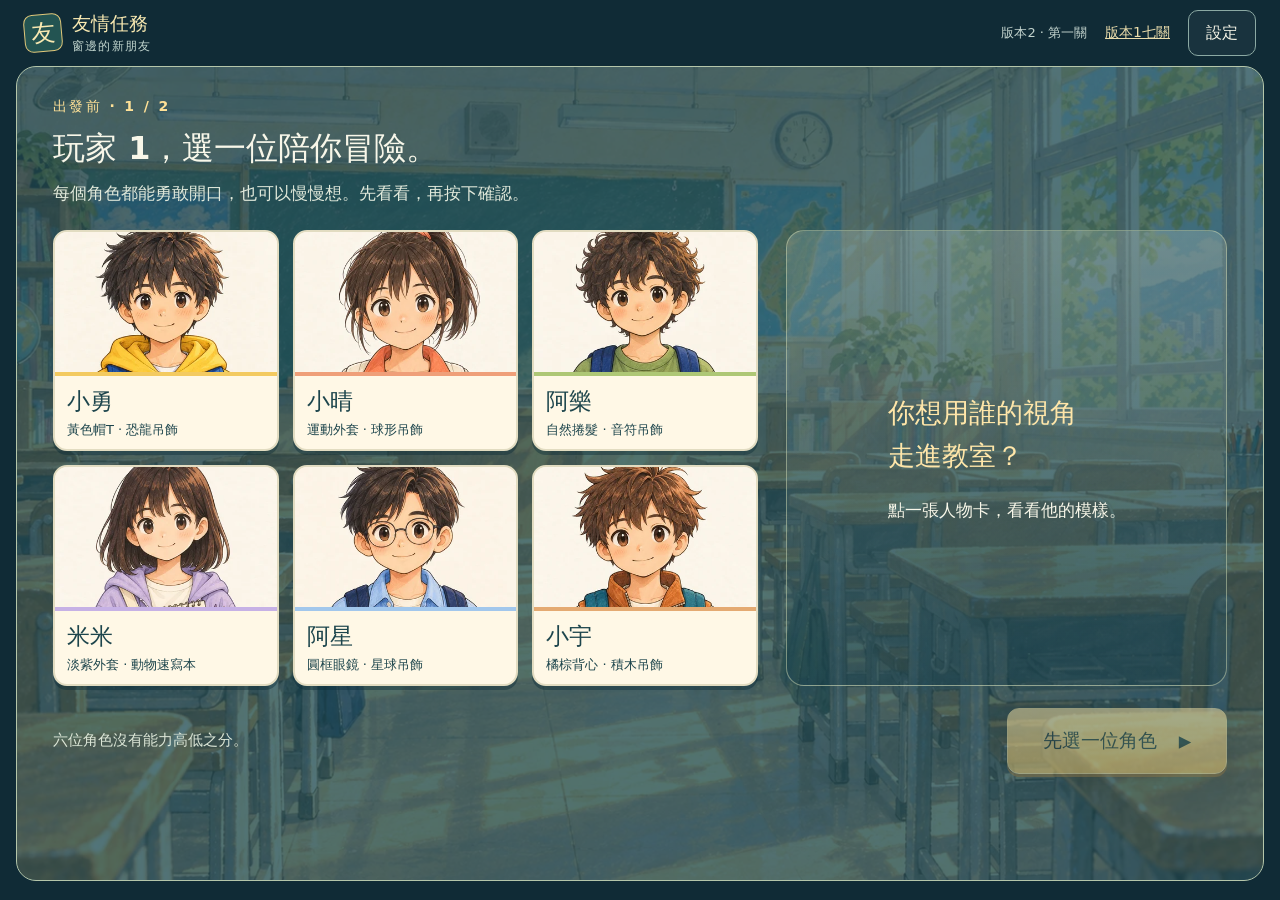
==== v2/index.html @ f8d5335c "Add six character story routes and correctly oriented dialogue cast" ====
<!doctype html><html lang="zh-Hant"><head><meta charset="utf-8"><meta name="viewport" content="width=device-width,initial-scale=1"><meta name="theme-color" content="#153d50"><title>友情任務版本2｜窗邊的新朋友</title><meta name="description" content="六人選角、雙人確認、第一關完整對話與回憶頁。兩人共用 iPad，一起練習交朋友。"><link rel="stylesheet" href="novel.css"><link rel="stylesheet" href="v2.css?v=4"><script src="routes.js?v=4" defer></script><script src="v2.js?v=4" defer></script><script src="novel.js?v=4" defer></script></head><body>
<header class="topbar"><a class="brand" href="#" aria-label="回到六人選角"><span class="brand-mark">友</span><span>友情任務<small>窗邊的新朋友</small></span></a><div class="top-actions"><span class="edition">版本2 · 第一關</span><a class="version-link" href="../">版本1七關</a><button class="icon-button" id="settings" aria-label="開啟教師設定">設定</button></div></header>
<main id="app" tabindex="-1"></main>
<dialog id="settings-dialog"><form method="dialog"><div class="dialog-head"><h2>教師設定</h2><button class="icon-button" aria-label="關閉設定">關閉</button></div><label>討論時間<select id="discussion-setting"><option value="20">20 秒</option><option value="10">10 秒</option><option value="30">30 秒</option><option value="0">不計時</option></select></label><label class="check-label"><input type="checkbox" id="sound-setting"> 開啟輕柔音效</label><p>角色名稱代表遊戲化身，不用真名、不錄音。重新整理會清除本次選角與進度；回憶頁可存成圖片。</p><button class="primary">完成設定</button></form></dialog>
<dialog id="restart-dialog"><h2>回到選角？</h2><p>這一輪的對話與選擇會重新開始。若已完成，可先在回憶頁儲存圖片。</p><div class="button-row"><button class="secondary" id="cancel-restart">繼續遊玩</button><button class="primary" id="confirm-restart">回到選角</button></div></dialog>
</body></html>
---- v2/novel.css ----
:root{font-family:"Noto Sans TC","Microsoft JhengHei",system-ui,sans-serif;color:#f8f7e9;background:#102b36;--ink:#153847;--teal:#246b69;--gold:#f7d881;--cream:#fffbed;--navy:#133b48;--line:#cadcbf;font-synthesis:none}
*{box-sizing:border-box}body{margin:0}button,select{font:inherit}button{cursor:pointer;touch-action:manipulation;-webkit-tap-highlight-color:transparent}button:disabled{cursor:default;opacity:.48}button:focus-visible,a:focus-visible,select:focus-visible{outline:4px solid #ffe099;outline-offset:4px}button{border:0}h1,h2,h3,p{margin:0}p{line-height:1.7}.topbar{height:66px;max-width:1520px;margin:auto;padding:10px 24px;display:flex;align-items:center;justify-content:space-between}.brand{color:#f8e9b1;display:flex;align-items:center;gap:10px;text-decoration:none;font-size:19px;font-weight:800;line-height:1.2}.brand small{font-size:12px;display:block;letter-spacing:.1em;margin-top:4px;color:#c0d4cd}.brand-mark{border:1px solid #e0c87a;display:grid;place-items:center;width:38px;height:38px;border-radius:9px;font-size:24px;background:#235452;transform:rotate(-5deg)}.top-actions{display:flex;gap:18px;align-items:center}.edition{font-size:13px;color:#c3d4ce}.icon-button{border:1px solid #8ba9a3;border-radius:10px;min-width:68px;min-height:46px;padding:8px 14px;color:inherit;background:#ffffff0a}.primary,.secondary{min-height:62px;border-radius:12px;padding:14px 24px;font-weight:800;font-size:19px;display:inline-flex;align-items:center;justify-content:center;gap:22px;line-height:1.45}.primary{color:#163b43;background:linear-gradient(#ffebac,#f2cd70);border:1px solid #ffeeae;box-shadow:0 3px 0 #877043,0 5px 14px #091a2a30}.primary>span{font-size:25px}.primary:hover:not(:disabled){background:#ffe8a0;transform:translateY(-1px)}.secondary{border:1px solid #c4d9c9;background:#245b62;color:white}.button-row{display:flex;flex-wrap:wrap;gap:12px}.kicker{font-size:14px;letter-spacing:.17em;font-weight:800;color:#ffe7a1}.subtle{font-size:14px;color:#cadaCE;line-height:1.7}#app{max-width:1520px;margin:0 auto;outline:none;padding:0 16px 14px}footer{display:none}.vn-stage{position:relative;isolation:isolate;height:calc(100svh - 80px);min-height:660px;max-height:1100px;overflow:hidden;border:1px solid #afbd9b;border-radius:20px;box-shadow:0 18px 50px #030f1d66;background:#c4d6bb}.backdrop{position:absolute;inset:0;width:100%;height:100%;object-fit:cover;z-index:-3}.world-shade{position:absolute;inset:0;z-index:-2;background:linear-gradient(180deg,#102d4460,transparent 25%,transparent 65%,#102d4480)}.hud{position:absolute;left:24px;right:24px;top:20px;display:flex;justify-content:space-between;align-items:flex-start;gap:18px;z-index:5;pointer-events:none}.location{display:flex;align-items:center;gap:12px;padding:10px 18px 10px 10px;background:#173b48e8;border:1px solid #c2ceaa;border-radius:13px;color:#fff7dc;font-weight:700;font-size:16px;box-shadow:0 4px 14px #0002}.location small{display:block;font-size:12px;font-weight:400;color:#c5dacd;margin-top:3px}.chapter{font-family:Georgia,serif;font-size:29px;font-weight:400;background:#ffffff0b;border:1px solid #e6d79b7a;border-radius:7px;padding:3px 8px;color:#f5dfa0}.turn-indicator{background:#fff7dfef;border:1px solid #f5d982;color:#234951;padding:10px 15px;border-radius:12px;box-shadow:0 4px 16px #112e4420;font-size:15px;font-weight:800;display:flex;align-items:center;gap:18px}.turn-indicator small{color:#58716a;font-size:12px;border-left:1px solid #b8c5ac;padding-left:12px}.character{position:absolute;right:1%;bottom:55px;width:52%;height:94%;z-index:-1;pointer-events:none;animation:arrive .45s ease-out;transform-origin:center bottom}.character img{width:100%;height:100%;object-fit:contain;object-position:center bottom;filter:drop-shadow(0 8px 10px #183a402e)}.character.hesitant{animation:hesitate .35s ease-out}.dialogue{position:absolute;bottom:24px;left:28px;right:28px;z-index:10;border:2px solid #e0d59f;border-radius:15px;background:linear-gradient(115deg,#163e50f5,#133b46f2);box-shadow:0 0 0 4px #173c4780,inset 0 0 0 5px #a8c7bc16,0 12px 28px #07162455;padding:27px 28px 23px;display:grid;grid-template-columns:minmax(0,1fr) auto;align-items:end;gap:20px;min-height:172px}.speaker{position:absolute;left:23px;top:-25px;min-width:120px;text-align:center;border:1px solid #f4db91;background:#2c6969;color:#fff5cb;padding:9px 24px;border-radius:9px 9px 5px 5px;box-shadow:0 4px 8px #0a1c2820;font-size:18px;font-weight:800;letter-spacing:.08em}.thought .speaker{background:#435777}.dialogue-text{font-size:clamp(21px,2.1vw,28px);line-height:1.7;letter-spacing:.025em;color:#fffcf0;max-width:1050px;outline:none;animation:words-in .32s ease-out}.thought .dialogue-text{color:#e8f1fa}.dialogue-hint{font-size:14px;color:#c0d5cc;line-height:1.65;margin-top:12px}.dialogue-controls{display:flex;justify-content:flex-end;align-items:flex-end}.dialogue-controls .primary{max-width:300px;white-space:normal;font-size:17px;min-height:56px;padding:12px 18px;gap:16px}.timer{font-size:16px;color:#f9df91;margin-top:10px;font-weight:700}.scene-caption{position:absolute;left:5%;top:23%;max-width:40%;background:#173948de;padding:18px 24px;border-left:3px solid #f0d284;border-radius:0 12px 12px 0;font-size:20px;line-height:1.7;box-shadow:0 8px 20px #112e4020;animation:words-in .4s ease-out}.title-screen .world-shade{background:linear-gradient(90deg,#102f45d9 0%,#102f45a8 36%,#102f4522 67%,#102f4522)}.title-panel{position:absolute;top:23%;left:7%;max-width:52%;z-index:2;text-shadow:0 3px 16px #081c30b0}.title-panel h1{font-size:clamp(3rem,5.7vw,5.8rem);line-height:1.14;letter-spacing:.04em;color:#fff5d0;font-weight:900;margin-top:20px}.title-panel h1 span{font-size:.49em;display:block;letter-spacing:.12em;margin-top:18px}.chapter-title{margin-top:25px;color:#fff7d4;font-size:23px;font-weight:700;display:flex;align-items:center;gap:16px}.chapter-title b{font-size:13px;letter-spacing:.1em;border:1px solid #f5d891;padding:7px 13px;font-weight:500}.title-intro{font-size:20px;color:#ecf2e9;margin:22px 0 25px}.title-meta{font-size:13px;color:#d3e1d6;margin-top:18px}.title-screen .character{right:-4%;bottom:-25px;width:66%;height:104%}.glass-panel{background:#153b4cf0;border:1px solid #e4d39b;border-radius:16px;box-shadow:0 0 0 4px #143b4640,0 12px 40px #12304940;padding:26px;color:#f6f5de}.glass-panel h2{font-size:30px;line-height:1.45;margin:9px 0 14px}.panel-intro{font-size:16px;color:#d0e2d9}.setup-panel{position:absolute;left:50%;top:50%;transform:translate(-50%,-43%);width:min(850px,88%);padding:28px}.setup-grid{display:grid;grid-template-columns:1fr 1fr;gap:20px;margin:22px 0}.player-box{border:1px solid #a5c0ae73;border-radius:12px;padding:20px;background:#ffffff07}.player-box h3{font-size:19px;color:#f7e6b4}.player-box p{font-size:14px;color:#ceded6;margin-top:7px}.name-grid{display:grid;grid-template-columns:repeat(3,1fr);gap:10px;margin-top:15px}.name-grid button{min-height:53px;border-radius:9px;border:1px solid #bed0bb;background:#eff5e7;color:#204548;font-size:18px}.name-grid button.selected{background:#f7d783;border-color:#ffe9a0;box-shadow:0 0 0 2px #f6d48470;font-weight:900}.setup-panel>.primary{width:100%}.choice-panel{position:absolute;top:104px;left:4%;width:55%;bottom:225px;max-width:760px;overflow:auto;scrollbar-width:thin;scrollbar-color:#d7c589 #16414d70;padding:0 5px 8px}.panel-caption{display:inline-block;font-size:14px;background:#173b48e8;border:1px solid #c4c697;border-radius:8px;padding:7px 13px;color:#fff4ca;margin-bottom:12px}.choices{display:grid;gap:12px}.choice{background:linear-gradient(100deg,#fffdeff7,#f1f3dff2);color:#173e47;border:2px solid #d9d7ac;border-radius:11px;display:flex;align-items:center;gap:14px;min-height:65px;width:100%;padding:12px 16px;text-align:left;font-size:20px;line-height:1.5;box-shadow:0 4px 0 #15364855}.letter{flex:none;width:32px;height:32px;display:grid;place-items:center;border:1px solid #a3b9a8;background:#e3ecdb;border-radius:7px;font-size:15px;font-weight:800}.chosen{margin-left:auto;visibility:hidden;font-size:21px;flex:none}.choice.selected{background:linear-gradient(90deg,#ffe4a0,#fff0b9);border-color:#ffdb75;box-shadow:0 0 0 2px #4b624b,0 5px 0 #173a4855}.choice.selected .letter{background:#285b57;color:#ffeda8;border-color:#285b57}.choice.selected .chosen{visibility:visible}.reveal-panel{position:absolute;left:4%;top:115px;width:53%;bottom:250px;display:flex;flex-direction:column;gap:15px;overflow:auto;padding:3px 5px 8px}.answer-card{background:#fff8e7f5;color:#143d43;padding:19px 23px;border:1px solid #e5cf8d;border-radius:14px;box-shadow:0 5px 0 #102d4540}.answer-card:nth-child(2){background:#e2f1e9f5}.card-owner{font-size:18px;font-weight:800;display:flex;align-items:center;gap:16px;margin-bottom:10px}.card-owner small{font-size:14px;font-weight:500;color:#527166;border-left:1px solid #a7b9a0;padding-left:16px}.answer-card p{font-size:21px;line-height:1.55}.reveal-screen .dialogue{grid-template-columns:1fr auto}.reveal-screen .dialogue-text{font-size:22px}.practice-panel{position:absolute;left:4%;top:112px;width:52%;bottom:220px;overflow:auto}.practice-step{display:flex;gap:20px;margin-top:23px;align-items:flex-start}.practice-step>b{font-size:14px;flex:none;background:#efd388;color:#1e4549;padding:7px 13px;border-radius:8px}.practice-step h3{font-size:23px;line-height:1.3;margin-bottom:8px}.practice-step p{font-size:19px;color:#f5f3df}.complete-panel{position:absolute;left:4%;top:108px;bottom:205px;width:57%;overflow:auto}.badge-label{display:inline-block;font-size:14px;font-weight:800;color:#f9de99;border:1px solid #c8b980;padding:7px 16px;border-radius:50px;margin:12px 0 8px}.complete-panel h2{font-size:32px;margin:8px 0 14px}.complete-panel p{font-size:17px}.complete-panel .kicker{font-size:13px}.chips{display:flex;gap:8px;flex-wrap:wrap;margin:18px 0}.chips span{font-size:14px;padding:6px 10px;border:1px solid #aac1a864;border-radius:8px}.complete-panel .primary,.complete-panel .secondary{font-size:16px;min-height:50px;padding:10px 17px}.complete-screen .dialogue-text{font-size:21px}.handoff{min-height:660px;height:calc(100svh - 80px);background:#163d4b;border:1px solid #a9b695;border-radius:20px;display:grid;place-items:center;text-align:center;padding:40px;color:#fff7df}.handoff-inner{max-width:680px}.big-letter{width:90px;height:90px;margin:25px auto;background:#f7d886;border:2px solid #fff2ba;display:grid;place-items:center;color:#173f47;font-size:52px;font-family:Georgia,serif;border-radius:15px;transform:rotate(-5deg)}.handoff h2{font-size:32px;margin-bottom:20px}.handoff p:not(.kicker):not(.subtle){font-size:23px;margin-bottom:27px}.handoff .primary{min-width:300px}.handoff .subtle{margin-top:25px}dialog{background:#fffced;color:var(--ink);border:1px solid #b7c7aa;border-radius:20px;max-width:520px;width:calc(100% - 32px);padding:30px;box-shadow:0 30px 100px #0005}dialog::backdrop{background:#081e32c4}dialog label{display:flex;align-items:center;justify-content:space-between;gap:20px;margin:24px 0;font-size:19px}dialog select{padding:14px;border-radius:10px;color:var(--ink);border:1px solid #a8c6b7;background:white}.dialog-head{display:flex;align-items:center;justify-content:space-between}dialog h2{font-size:25px}dialog p{font-size:16px;margin:18px 0}dialog .primary{width:100%}.check-label{justify-content:flex-start}input[type=checkbox]{width:24px;height:24px;accent-color:var(--teal)}
@keyframes arrive{from{opacity:0;transform:translateX(15px)}to{opacity:1;transform:none}}@keyframes words-in{from{opacity:.2;transform:translateY(4px)}to{opacity:1;transform:none}}@keyframes hesitate{from{transform:translateX(5px)}to{transform:none}}
@media(min-width:1450px){.dialogue{padding:34px;min-height:195px}.choice-panel{top:130px;bottom:255px}.choices{gap:16px}.choice{min-height:80px;font-size:24px}.reveal-panel,.practice-panel{top:130px;bottom:255px}.complete-panel{top:125px;bottom:240px}.title-panel{top:24%}}
@media(max-width:1100px){.topbar{height:60px;padding:8px 20px}#app{padding:0 10px 10px}.vn-stage,.handoff{height:calc(100svh - 70px);min-height:660px;border-radius:14px}.hud{top:15px;left:18px;right:18px}.location{font-size:14px}.turn-indicator{font-size:14px}.dialogue{bottom:20px;left:20px;right:20px;padding:25px 22px 19px;gap:18px;grid-template-columns:1fr 190px;min-height:168px}.dialogue-text{font-size:22px}.dialogue-hint{font-size:13px}.dialogue-controls .primary{font-size:16px;width:100%;padding:11px 13px;gap:8px}.choice-panel{width:57%;top:101px;bottom:221px;left:3%}.choice{font-size:19px;padding:11px 12px;gap:10px;min-height:64px}.choices{gap:10px}.title-panel{left:6%;top:24%}.title-panel h1{font-size:59px}.title-panel .title-intro{font-size:18px}.title-meta{font-size:12px}.character{width:56%;right:-4%}.title-screen .character{right:-8%;width:69%;bottom:0}.reveal-panel{left:3%;width:54%;bottom:255px;top:109px}.reveal-screen .dialogue-text{font-size:20px}.answer-card{padding:16px 18px}.answer-card p{font-size:19px}.practice-panel{padding:22px;width:54%;left:3%;top:108px;bottom:218px}.practice-step{gap:15px;margin-top:19px}.practice-step h3{font-size:21px}.practice-step p{font-size:18px}.complete-panel{top:107px;left:3%;bottom:215px;padding:22px;width:58%}.complete-panel h2{font-size:28px}.complete-panel .chips{margin:14px 0}.complete-panel .button-row{gap:10px}.complete-screen .dialogue-text{font-size:19px}.scene-caption{font-size:18px;padding:15px 20px;max-width:40%}.setup-panel{width:88%;padding:24px}.setup-grid{margin:18px 0}.glass-panel h2{font-size:27px}.player-box{padding:18px}}
@media(max-width:760px){.topbar{height:58px;padding:7px 14px}.edition{display:none}.brand{font-size:17px}.brand-mark{height:34px;width:34px}.brand small{font-size:10px}#app{padding:0 7px 7px}.vn-stage{height:auto;min-height:calc(100svh - 65px);display:flex;flex-direction:column;padding-top:340px;overflow:hidden}.hud{top:12px;left:12px;right:12px;gap:8px}.location{font-size:12px;padding:8px;gap:8px}.location small{font-size:10px}.chapter{font-size:22px}.turn-indicator{font-size:12px;padding:9px 10px;gap:7px}.turn-indicator small{display:none}.backdrop{object-position:38% center}.character{top:70px;bottom:auto;height:400px;right:-7%;width:82%}.dialogue{position:relative;bottom:auto;left:auto;right:auto;display:flex;flex-direction:column;align-items:stretch;min-height:0;margin:18px 14px 20px;padding:26px 20px 19px;gap:16px}.dialogue-text{font-size:21px}.dialogue-controls .primary{width:auto;max-width:none;font-size:17px;min-height:55px}.dialogue-hint{font-size:14px}.speaker{font-size:16px;left:16px;top:-23px;padding:8px 20px}.title-screen{padding:0;min-height:790px}.title-screen .character{top:110px;height:520px;width:105%;right:-27%;bottom:auto}.title-panel{position:relative;top:auto;left:auto;max-width:100%;margin:105px 24px 35px;z-index:2}.title-panel h1{font-size:49px;text-shadow:0 3px 10px #06192f}.title-panel h1 span{font-size:25px;letter-spacing:.06em}.title-panel .kicker{font-size:12px}.title-panel .chapter-title{font-size:21px;margin-top:22px}.title-panel .title-intro{margin-top:280px;font-size:19px}.title-meta{font-size:12px}.title-screen .world-shade{background:linear-gradient(180deg,#102f4570,#102f4520 45%,#102f45e8 75%)}.choice-screen{padding-top:290px}.choice-panel{position:relative;left:auto;top:auto;bottom:auto;width:auto;max-width:none;margin:0 18px 18px;padding:0;overflow:visible;z-index:3}.choice{font-size:18px;min-height:64px}.choice-screen .character{top:66px;height:340px;width:85%;right:-12%}.panel-caption{font-size:13px}.reveal-screen,.practice-screen,.complete-screen{padding-top:290px}.reveal-panel,.practice-panel,.complete-panel{position:relative;left:auto;top:auto;bottom:auto;width:auto;margin:0 18px 20px;overflow:visible}.reveal-panel{padding:0;gap:12px}.reveal-screen .dialogue{display:flex}.reveal-screen .dialogue-text{font-size:20px}.practice-panel{padding:22px}.complete-panel{padding:22px}.complete-panel h2{font-size:29px}.complete-screen .dialogue-text{font-size:20px}.scene-caption{top:123px;left:18px;max-width:48%;font-size:16px;padding:12px 14px;z-index:3}.setup-screen{padding:102px 14px 20px}.setup-panel{position:relative;top:auto;left:auto;transform:none;width:100%;padding:22px}.setup-panel h2{font-size:25px}.setup-grid{grid-template-columns:1fr;gap:13px}.player-box{padding:17px}.name-grid button{min-height:52px}.panel-intro{font-size:15px}.handoff{height:auto;min-height:calc(100svh - 65px);padding:40px 22px}.handoff h2{font-size:27px}.handoff p:not(.kicker):not(.subtle){font-size:20px}.handoff .primary{min-width:0;width:100%;font-size:18px}}
@media(max-height:650px) and (min-width:761px){.vn-stage,.handoff{min-height:690px}}
/* Dialogue stays anchored to the lower edge, as in a story-based raising game. */
@media(min-width:761px){.dialogue{left:0;right:0;bottom:0;border-radius:0;border-width:1px 0 0;border-color:#e7dba897;background:linear-gradient(90deg,#112f40ed,#123949dd);box-shadow:0 -8px 30px #10253825;padding:29px 34px 24px;min-height:183px}.speaker{left:34px;top:-35px;background:#244d57ed;border:1px solid #d5cc9e;border-radius:4px 4px 0 0;min-width:140px;padding:9px 25px;font-weight:700}.character{right:2%;bottom:35px;width:48%;height:94%}.title-screen .character{right:0;width:57%}.title-panel{top:19%}.choice-panel{bottom:220px}.scene-caption{max-width:42%}.story-screen .dialogue-text{font-size:clamp(23px,2.3vw,30px)}}
.speaker-left .character{left:2%;right:auto;animation:arrive-left .4s ease-out}
.speaker-left .character img{transform:scaleX(-1)}
.speaker-right .dialogue[data-speaker="小哲"] .speaker{left:auto;right:34px}
@keyframes arrive-left{from{opacity:0;transform:translateX(-15px)}to{opacity:1;transform:none}}
@media(min-width:761px){.speaker-left .choice-panel{left:auto;right:3%;width:55%}.speaker-left .scene-caption{left:auto;right:5%}}
@media(max-width:760px){.speaker-left .character{left:-7%;right:auto}.speaker-left.choice-screen .character{left:-12%;right:auto}.speaker-right .dialogue[data-speaker="小哲"] .speaker{right:16px}.speaker-left .scene-caption{left:auto;right:18px}}
@media(prefers-reduced-motion:reduce){*{animation:none!important;transition:none!important}}
---- v2/v2.css ----
:root{--paper:#fff8e6;--green:#235959}.version-link{color:#e9dcab;font-size:14px}.selection-world,.pair-world{position:relative;isolation:isolate;min-height:calc(100svh - 85px);border-radius:20px;overflow:hidden;border:1px solid #b5c6aa;padding:28px 36px;background:#224d58}.selection-background{position:absolute;inset:0;width:100%;height:100%;object-fit:cover;z-index:-2;opacity:.22}.selection-heading h1,.pair-heading h1{font-size:32px;margin:8px 0}.selection-heading p,.pair-heading p{font-size:17px;color:#e1e9db}.selection-heading .kicker,.pair-heading .kicker{color:#ffe197;font-size:14px}.selection-layout{display:grid;grid-template-columns:1.6fr 1fr;gap:28px;margin:22px 0}.roster{display:grid;grid-template-columns:repeat(3,minmax(0,1fr));gap:14px}.roster-card{position:relative;border:2px solid #e2dcc1;border-radius:14px;background:var(--paper);color:#1d454c;padding:0;overflow:hidden;text-align:left;box-shadow:0 4px 0 #08283566}.roster-card img{width:100%;height:140px;object-fit:cover;object-position:center 25%;display:block}.roster-card>span{display:block;padding:10px 12px;border-top:4px solid var(--accent)}.roster-card strong{display:block;font-size:23px}.roster-card small{display:block;font-size:13px;margin-top:4px;line-height:1.4}.roster-card.selected{border-color:#ffe19c;box-shadow:0 0 0 3px #e9b95c}.roster-card:disabled{opacity:.48;filter:grayscale(.75)}.selection-check{position:absolute;right:6px;top:6px;background:#255a53;color:white;border-radius:8px;padding:5px 8px;font-size:13px}.character-preview{position:relative;border:1px solid #c8d4ae88;border-radius:18px;min-height:405px;background:linear-gradient(#e6efdc33,#163e4a55);overflow:hidden;display:flex;flex-direction:column;justify-content:flex-end}.preview-sprite{position:absolute;height:510px;width:100%;object-fit:contain;top:-5px;left:0}.preview-caption{position:relative;background:#173e4bf5;padding:18px 20px;z-index:1}.preview-caption h2{color:#ffe49e;font-size:27px}.preview-caption p{font-size:17px}.preview-empty{padding:28px;margin:auto}.preview-empty h2{font-size:27px;line-height:1.6;color:#ffe6a9}.preview-empty p{margin-top:18px;font-size:17px}.selection-footer{display:flex;align-items:center;justify-content:space-between;gap:14px}.selection-footer>p{font-size:15px;color:#dce6d7}.selection-footer .primary{min-width:220px}.role-chip{display:flex;gap:14px;align-items:center}.role-chip img{height:60px;width:60px;border-radius:50%;border:2px solid #e8cd8b}.role-chip span{font-size:21px;font-weight:700}.role-chip small{display:block;font-size:14px;font-weight:400;margin-top:5px}.handoff .role-chip{justify-content:center;margin-bottom:30px}.handoff-portrait{width:130px;height:130px;object-fit:cover;border-radius:50%;border:4px solid #edd18b;margin:24px auto}.pair-heading{text-align:center}.pair-cards{display:grid;grid-template-columns:1fr 1fr;gap:24px;max-width:850px;margin:22px auto}.pair-cards article{position:relative;height:390px;background:#f7efda;border:2px solid #e9d99e;border-radius:18px;overflow:hidden;color:#224b51}.pair-sprite{height:530px;width:100%;object-fit:contain;position:absolute;top:0}.pair-cards article>div{position:absolute;bottom:0;left:0;right:0;background:#fff8e8f5;padding:16px 20px;text-align:center}.pair-cards h2{font-size:26px;margin:3px 0}.pair-cards span{font-size:14px}.pair-cards p{font-size:16px;margin-bottom:10px}.pair-cards .secondary{font-size:15px;min-height:42px;padding:7px 16px}.pair-footer{display:flex;gap:16px;justify-content:center}.inline-avatar{height:43px;width:43px;border-radius:50%;object-fit:cover;flex:none}.turn-indicator{gap:10px}.turn-indicator small{display:block;border:0;padding:4px 0 0}.vn-person{position:absolute;bottom:-20%;height:116%;width:47%;pointer-events:none;z-index:-1;transition:opacity .25s,filter .25s}.vn-person img{height:100%;width:100%;object-fit:contain;object-position:center bottom}.vn-person .mirror{transform:scaleX(-1)}.player-person{left:-1%}.npc-person{right:0;bottom:28px;height:80%;width:44%}.vn-person.listening{opacity:.82;filter:saturate(.7)}.vn-person.speaking{opacity:1}.solo-person{left:0;width:45%;height:116%;bottom:-20%}.v2-stage.choice-screen .choice-panel{left:auto;right:3%;width:54%}.v2-stage .scene-caption{top:110px;left:30%;right:auto;max-width:42%;font-size:16px;padding:12px 18px;background:#163e4aef}.v2-stage .dialogue-text{font-size:25px}.v2-stage.reveal-screen .reveal-panel{left:auto;right:3%;width:55%;bottom:265px;top:110px}.v2-stage.practice-screen .practice-panel{left:auto;right:3%;width:55%;bottom:235px}.v2-stage .card-owner{gap:10px}.v2-stage .card-owner small{padding-left:10px}.v2-stage .answer-card p{font-size:19px}.memory-world{background:#f8efd9;color:#24494d;padding:30px;border-radius:20px;border:1px solid #d6be85}.memory-heading{text-align:center}.memory-heading .kicker{color:#5d8077}.memory-heading h1{font-size:32px;margin:10px 0}.memory-heading p{font-size:17px}.memory-book{display:grid;grid-template-columns:1fr 1.15fr;gap:32px;margin:28px auto;max-width:1130px}.memory-photo{position:relative;isolation:isolate;min-height:530px;background:white;border:12px solid white;border-bottom-width:95px;box-shadow:0 5px 15px #65521b25;transform:rotate(-1deg)}.memory-background{position:absolute;width:100%;height:100%;object-fit:cover;inset:0;z-index:-2}.photo-pair{position:absolute;inset:0;display:flex;overflow:hidden;align-items:flex-start;padding-top:30px}.photo-pair img{width:65%;height:115%;object-fit:contain;flex:none;margin-left:-7%}.memory-photo>p{position:absolute;bottom:-78px;left:0;width:100%;text-align:center;font-size:25px;font-weight:800}.memory-photo small{display:block;font-size:14px;font-weight:400;margin-top:5px}.memory-notes h2{font-size:26px;margin-bottom:14px}.memory-entry{padding:14px 0;border-bottom:1px dashed #bab799}.memory-entry .role-chip img{height:44px;width:44px}.memory-entry .role-chip span{font-size:18px}.memory-entry>p{font-size:18px;margin-top:10px}.memory-entry h3,.takeaway h3{font-size:17px}.takeaway{background:#e6ecd9;padding:18px;border-radius:12px;margin-top:18px}.takeaway p{font-size:20px;margin:8px 0}.takeaway small{font-size:15px}.memory-actions{display:flex;justify-content:center;gap:14px;flex-wrap:wrap}.memory-actions .secondary{font-size:17px}.memory-footnote,#memory-status{text-align:center;font-size:14px;line-height:1.8;margin-top:15px}.memory-world .kicker{color:#577769}
@media(min-width:761px) and (max-width:1100px){.selection-world,.pair-world{padding:22px}.selection-heading h1,.pair-heading h1{font-size:28px}.selection-layout{gap:18px;margin:18px 0}.roster-card img{height:122px}.roster-card small{font-size:12px}.roster-card strong{font-size:21px}.character-preview{min-height:380px}.selection-footer .primary,.pair-footer .primary{font-size:18px}.v2-stage .dialogue-text{font-size:22px}.v2-stage .dialogue-controls .primary{font-size:16px}.memory-world{padding:24px}.memory-book{gap:24px}.memory-photo{min-height:460px}.memory-heading h1{font-size:28px}}
@media(max-width:760px){.version-link{font-size:12px}.top-actions{gap:10px}.selection-world,.pair-world{padding:20px 16px}.selection-heading h1,.pair-heading h1{font-size:25px}.selection-layout{grid-template-columns:1fr;gap:20px}.roster{gap:10px}.roster-card img{height:110px}.roster-card strong{font-size:20px}.roster-card small{font-size:12px}.roster-card>span{padding:9px}.character-preview{min-height:260px}.preview-sprite{height:370px;width:55%;left:auto;right:-3%;top:0}.preview-caption{background:none;max-width:55%;padding:20px}.preview-empty{padding:20px}.selection-footer{align-items:stretch;flex-direction:column}.selection-footer .button-row{justify-content:flex-end}.pair-cards{gap:12px}.pair-cards article{height:370px}.pair-cards article>div{padding:14px 8px}.pair-cards p{font-size:14px}.pair-sprite{height:380px}.pair-footer{flex-wrap:wrap}.v2-stage{padding-top:350px;max-height:none}.vn-person{top:75px;bottom:auto;height:430px;width:62%}.player-person{left:-9%}.npc-person{right:-8%;height:380px;top:68px;width:60%}.solo-person{left:-6%;width:80%;height:440px}.v2-stage.choice-screen{padding-top:310px}.v2-stage.choice-screen .choice-panel,.v2-stage.reveal-screen .reveal-panel,.v2-stage.practice-screen .practice-panel{position:relative;left:auto;right:auto;top:auto;bottom:auto;width:auto;margin:0 18px 25px}.v2-stage .scene-caption{top:280px;left:8%;max-width:84%;font-size:14px;right:auto}.v2-stage .dialogue-text{font-size:21px}.turn-indicator .inline-avatar{width:32px;height:32px}.turn-indicator{padding:7px}.memory-world{padding:22px 16px}.memory-heading h1{font-size:27px}.memory-book{grid-template-columns:1fr;gap:25px}.memory-photo{min-height:460px;max-width:420px;width:100%;margin:auto}.memory-notes{padding:0 7px}.memory-actions{flex-direction:column}.memory-actions button{width:100%}}
.mirror{transform:scaleX(-1)}
.v2-stage .partner-person{right:-1%;bottom:-20%;height:116%;width:47%}
.v2-stage .vn-person.listening{opacity:1;filter:brightness(.84) saturate(.85)}
.v2-stage .vn-person.speaking{filter:drop-shadow(0 0 10px #fff1bb70)}
.v2-stage.speaker-center .speaker{margin-inline:auto}
@media(max-width:760px){.v2-stage .partner-person{right:-9%;top:75px;bottom:auto;height:430px;width:62%}}
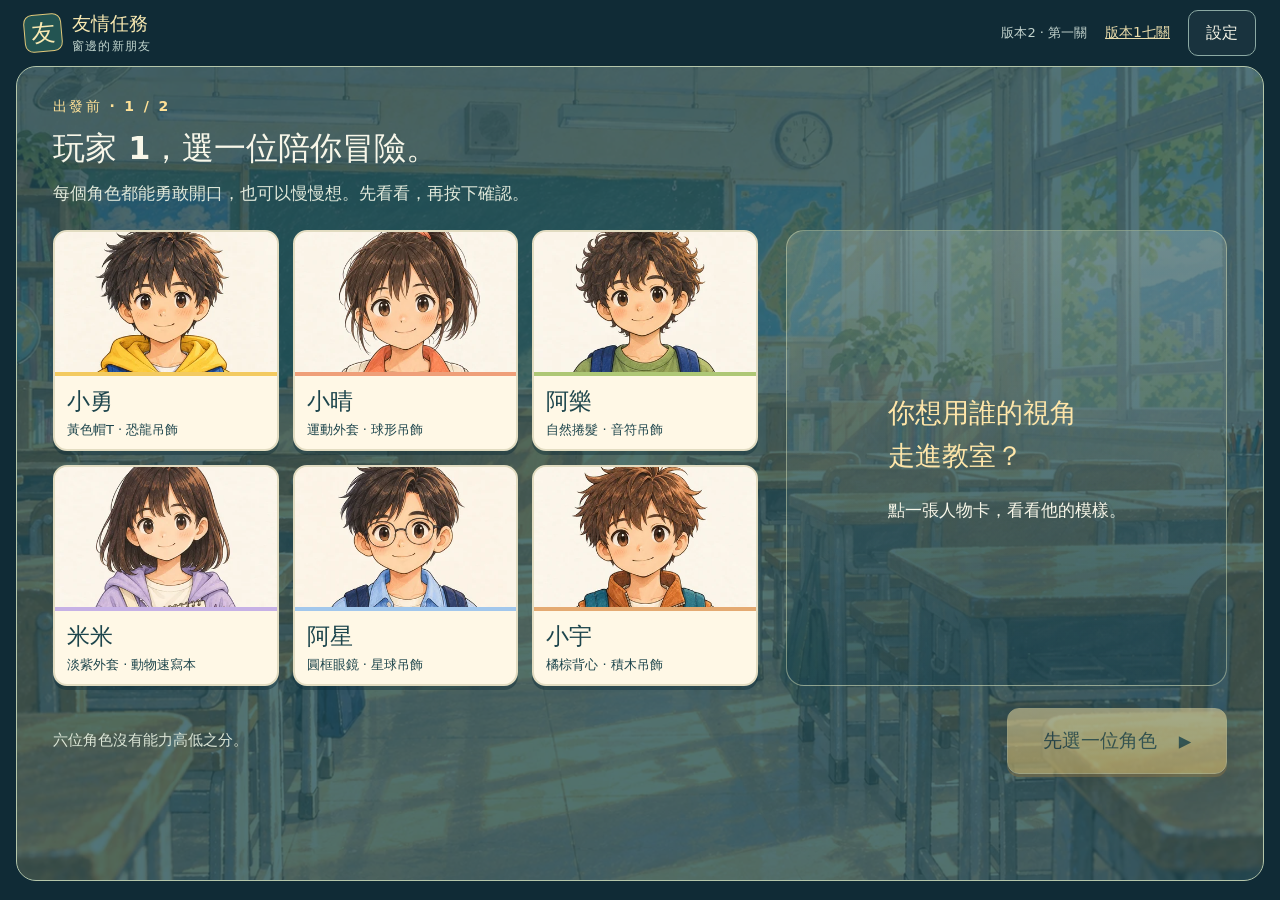
==== commit abf24fa4: "Keep character visible while expression art loads" ====
--- a/v2/index.html
+++ b/v2/index.html
@@ -1,4 +1,4 @@
-<!doctype html><html lang="zh-Hant"><head><meta charset="utf-8"><meta name="viewport" content="width=device-width,initial-scale=1"><meta name="theme-color" content="#153d50"><title>友情任務版本2｜窗邊的新朋友</title><meta name="description" content="六人選角、雙人確認、第一關完整對話與回憶頁。兩人共用 iPad，一起練習交朋友。"><link rel="stylesheet" href="novel.css"><link rel="stylesheet" href="v2.css?v=4"><script src="routes.js?v=4" defer></script><script src="v2.js?v=4" defer></script><script src="novel.js?v=4" defer></script></head><body>
+<!doctype html><html lang="zh-Hant"><head><meta charset="utf-8"><meta name="viewport" content="width=device-width,initial-scale=1"><meta name="theme-color" content="#153d50"><title>友情任務版本2｜窗邊的新朋友</title><meta name="description" content="六人選角、雙人確認、第一關完整對話與回憶頁。兩人共用 iPad，一起練習交朋友。"><link rel="stylesheet" href="novel.css"><link rel="stylesheet" href="v2.css?v=6"><script src="routes.js?v=6" defer></script><script src="v2.js?v=6" defer></script><script src="novel.js?v=6" defer></script></head><body>
 <header class="topbar"><a class="brand" href="#" aria-label="回到六人選角"><span class="brand-mark">友</span><span>友情任務<small>窗邊的新朋友</small></span></a><div class="top-actions"><span class="edition">版本2 · 第一關</span><a class="version-link" href="../">版本1七關</a><button class="icon-button" id="settings" aria-label="開啟教師設定">設定</button></div></header>
 <main id="app" tabindex="-1"></main>
 <dialog id="settings-dialog"><form method="dialog"><div class="dialog-head"><h2>教師設定</h2><button class="icon-button" aria-label="關閉設定">關閉</button></div><label>討論時間<select id="discussion-setting"><option value="20">20 秒</option><option value="10">10 秒</option><option value="30">30 秒</option><option value="0">不計時</option></select></label><label class="check-label"><input type="checkbox" id="sound-setting"> 開啟輕柔音效</label><p>角色名稱代表遊戲化身，不用真名、不錄音。重新整理會清除本次選角與進度；回憶頁可存成圖片。</p><button class="primary">完成設定</button></form></dialog>
--- a/v2/v2.css
+++ b/v2/v2.css
@@ -2,8 +2,13 @@
 @media(min-width:761px) and (max-width:1100px){.selection-world,.pair-world{padding:22px}.selection-heading h1,.pair-heading h1{font-size:28px}.selection-layout{gap:18px;margin:18px 0}.roster-card img{height:122px}.roster-card small{font-size:12px}.roster-card strong{font-size:21px}.character-preview{min-height:380px}.selection-footer .primary,.pair-footer .primary{font-size:18px}.v2-stage .dialogue-text{font-size:22px}.v2-stage .dialogue-controls .primary{font-size:16px}.memory-world{padding:24px}.memory-book{gap:24px}.memory-photo{min-height:460px}.memory-heading h1{font-size:28px}}
 @media(max-width:760px){.version-link{font-size:12px}.top-actions{gap:10px}.selection-world,.pair-world{padding:20px 16px}.selection-heading h1,.pair-heading h1{font-size:25px}.selection-layout{grid-template-columns:1fr;gap:20px}.roster{gap:10px}.roster-card img{height:110px}.roster-card strong{font-size:20px}.roster-card small{font-size:12px}.roster-card>span{padding:9px}.character-preview{min-height:260px}.preview-sprite{height:370px;width:55%;left:auto;right:-3%;top:0}.preview-caption{background:none;max-width:55%;padding:20px}.preview-empty{padding:20px}.selection-footer{align-items:stretch;flex-direction:column}.selection-footer .button-row{justify-content:flex-end}.pair-cards{gap:12px}.pair-cards article{height:370px}.pair-cards article>div{padding:14px 8px}.pair-cards p{font-size:14px}.pair-sprite{height:380px}.pair-footer{flex-wrap:wrap}.v2-stage{padding-top:350px;max-height:none}.vn-person{top:75px;bottom:auto;height:430px;width:62%}.player-person{left:-9%}.npc-person{right:-8%;height:380px;top:68px;width:60%}.solo-person{left:-6%;width:80%;height:440px}.v2-stage.choice-screen{padding-top:310px}.v2-stage.choice-screen .choice-panel,.v2-stage.reveal-screen .reveal-panel,.v2-stage.practice-screen .practice-panel{position:relative;left:auto;right:auto;top:auto;bottom:auto;width:auto;margin:0 18px 25px}.v2-stage .scene-caption{top:280px;left:8%;max-width:84%;font-size:14px;right:auto}.v2-stage .dialogue-text{font-size:21px}.turn-indicator .inline-avatar{width:32px;height:32px}.turn-indicator{padding:7px}.memory-world{padding:22px 16px}.memory-heading h1{font-size:27px}.memory-book{grid-template-columns:1fr;gap:25px}.memory-photo{min-height:460px;max-width:420px;width:100%;margin:auto}.memory-notes{padding:0 7px}.memory-actions{flex-direction:column}.memory-actions button{width:100%}}
 .mirror{transform:scaleX(-1)}
+.v2-stage.speaker-right .dialogue .speaker{left:auto;right:34px}
+.v2-stage.speaker-left .dialogue .speaker{left:34px;right:auto}
+.v2-stage.speaker-center .dialogue .speaker{left:50%;right:auto;transform:translateX(-50%)}
 .v2-stage .partner-person{right:-1%;bottom:-20%;height:116%;width:47%}
 .v2-stage .vn-person.listening{opacity:1;filter:brightness(.84) saturate(.85)}
 .v2-stage .vn-person.speaking{filter:drop-shadow(0 0 10px #fff1bb70)}
 .v2-stage.speaker-center .speaker{margin-inline:auto}
 @media(max-width:760px){.v2-stage .partner-person{right:-9%;top:75px;bottom:auto;height:430px;width:62%}}
+
+.art-stack{display:block;position:relative;width:100%;height:100%}.art-stack>.art-new{position:absolute;inset:0;opacity:0}.art-stack.expression-ready>.art-new{opacity:1}.art-stack.expression-ready>.art-base{opacity:0}.photo-pair>.art-stack{width:65%;height:115%;flex:none;margin-left:-7%}.photo-pair>.art-stack>img{width:100%;height:100%;margin-left:0}
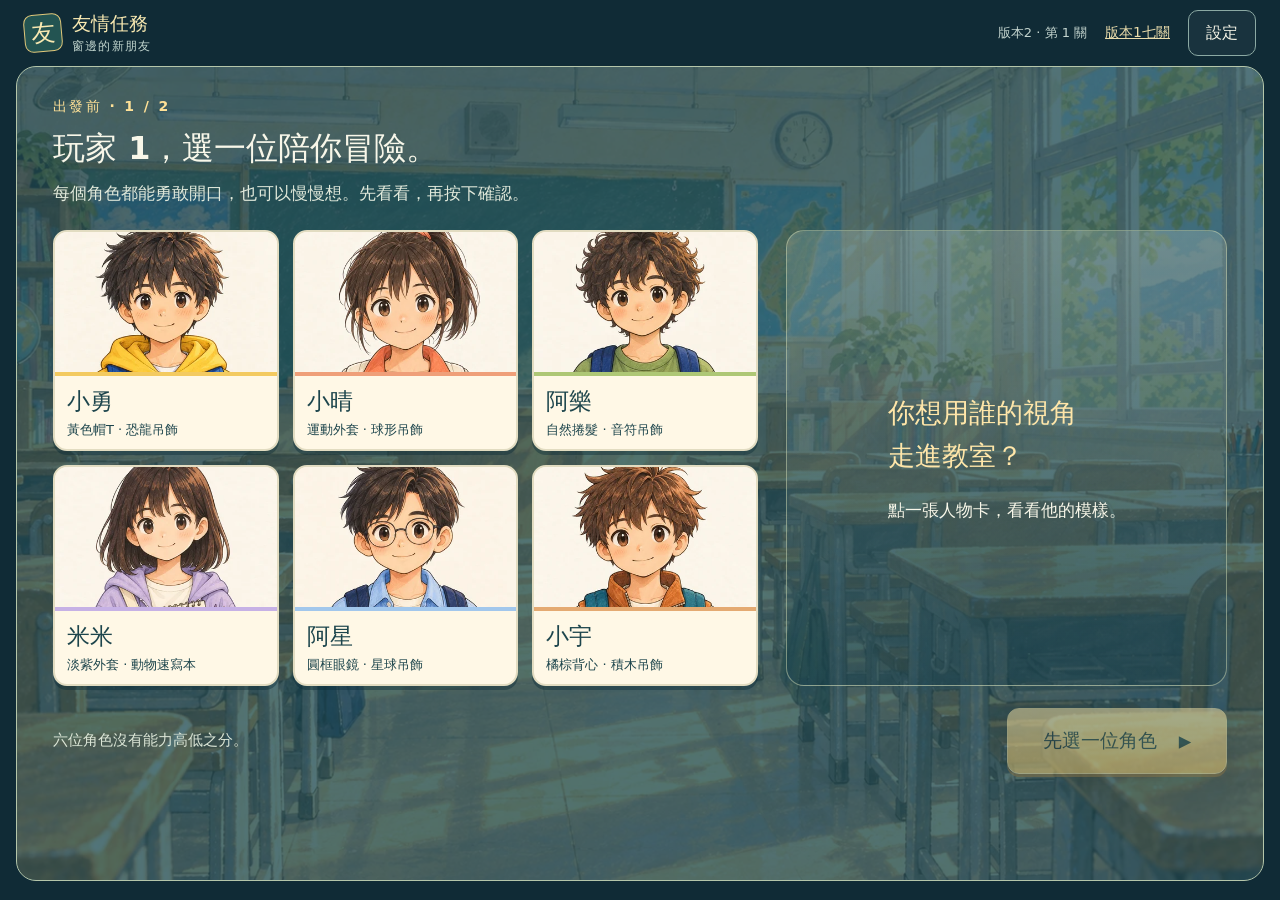
==== commit 6339551e: "Complete version 2 chapters two through seven" ====
--- a/v2/index.html
+++ b/v2/index.html
@@ -1,4 +1,4 @@
-<!doctype html><html lang="zh-Hant"><head><meta charset="utf-8"><meta name="viewport" content="width=device-width,initial-scale=1"><meta name="theme-color" content="#153d50"><title>友情任務版本2｜窗邊的新朋友</title><meta name="description" content="六人選角、雙人確認、第一關完整對話與回憶頁。兩人共用 iPad，一起練習交朋友。"><link rel="stylesheet" href="novel.css"><link rel="stylesheet" href="v2.css?v=6"><script src="routes.js?v=6" defer></script><script src="v2.js?v=6" defer></script><script src="novel.js?v=6" defer></script></head><body>
+<!doctype html><html lang="zh-Hant"><head><meta charset="utf-8"><meta name="viewport" content="width=device-width,initial-scale=1"><meta name="theme-color" content="#153d50"><title>友情任務版本2｜窗邊的新朋友</title><meta name="description" content="六人選角、雙人確認、第一關完整對話與回憶頁。兩人共用 iPad，一起練習交朋友。"><link rel="stylesheet" href="novel.css"><link rel="stylesheet" href="v2.css?v=7"><script src="v2.js?v=7" defer></script><script src="routes.js?v=7" defer></script><script src="later.js?v=7" defer></script><script src="novel.js?v=7" defer></script></head><body>
 <header class="topbar"><a class="brand" href="#" aria-label="回到六人選角"><span class="brand-mark">友</span><span>友情任務<small>窗邊的新朋友</small></span></a><div class="top-actions"><span class="edition">版本2 · 第一關</span><a class="version-link" href="../">版本1七關</a><button class="icon-button" id="settings" aria-label="開啟教師設定">設定</button></div></header>
 <main id="app" tabindex="-1"></main>
 <dialog id="settings-dialog"><form method="dialog"><div class="dialog-head"><h2>教師設定</h2><button class="icon-button" aria-label="關閉設定">關閉</button></div><label>討論時間<select id="discussion-setting"><option value="20">20 秒</option><option value="10">10 秒</option><option value="30">30 秒</option><option value="0">不計時</option></select></label><label class="check-label"><input type="checkbox" id="sound-setting"> 開啟輕柔音效</label><p>角色名稱代表遊戲化身，不用真名、不錄音。重新整理會清除本次選角與進度；回憶頁可存成圖片。</p><button class="primary">完成設定</button></form></dialog>
--- a/v2/v2.css
+++ b/v2/v2.css
@@ -1,6 +1,8 @@
 :root{--paper:#fff8e6;--green:#235959}.version-link{color:#e9dcab;font-size:14px}.selection-world,.pair-world{position:relative;isolation:isolate;min-height:calc(100svh - 85px);border-radius:20px;overflow:hidden;border:1px solid #b5c6aa;padding:28px 36px;background:#224d58}.selection-background{position:absolute;inset:0;width:100%;height:100%;object-fit:cover;z-index:-2;opacity:.22}.selection-heading h1,.pair-heading h1{font-size:32px;margin:8px 0}.selection-heading p,.pair-heading p{font-size:17px;color:#e1e9db}.selection-heading .kicker,.pair-heading .kicker{color:#ffe197;font-size:14px}.selection-layout{display:grid;grid-template-columns:1.6fr 1fr;gap:28px;margin:22px 0}.roster{display:grid;grid-template-columns:repeat(3,minmax(0,1fr));gap:14px}.roster-card{position:relative;border:2px solid #e2dcc1;border-radius:14px;background:var(--paper);color:#1d454c;padding:0;overflow:hidden;text-align:left;box-shadow:0 4px 0 #08283566}.roster-card img{width:100%;height:140px;object-fit:cover;object-position:center 25%;display:block}.roster-card>span{display:block;padding:10px 12px;border-top:4px solid var(--accent)}.roster-card strong{display:block;font-size:23px}.roster-card small{display:block;font-size:13px;margin-top:4px;line-height:1.4}.roster-card.selected{border-color:#ffe19c;box-shadow:0 0 0 3px #e9b95c}.roster-card:disabled{opacity:.48;filter:grayscale(.75)}.selection-check{position:absolute;right:6px;top:6px;background:#255a53;color:white;border-radius:8px;padding:5px 8px;font-size:13px}.character-preview{position:relative;border:1px solid #c8d4ae88;border-radius:18px;min-height:405px;background:linear-gradient(#e6efdc33,#163e4a55);overflow:hidden;display:flex;flex-direction:column;justify-content:flex-end}.preview-sprite{position:absolute;height:510px;width:100%;object-fit:contain;top:-5px;left:0}.preview-caption{position:relative;background:#173e4bf5;padding:18px 20px;z-index:1}.preview-caption h2{color:#ffe49e;font-size:27px}.preview-caption p{font-size:17px}.preview-empty{padding:28px;margin:auto}.preview-empty h2{font-size:27px;line-height:1.6;color:#ffe6a9}.preview-empty p{margin-top:18px;font-size:17px}.selection-footer{display:flex;align-items:center;justify-content:space-between;gap:14px}.selection-footer>p{font-size:15px;color:#dce6d7}.selection-footer .primary{min-width:220px}.role-chip{display:flex;gap:14px;align-items:center}.role-chip img{height:60px;width:60px;border-radius:50%;border:2px solid #e8cd8b}.role-chip span{font-size:21px;font-weight:700}.role-chip small{display:block;font-size:14px;font-weight:400;margin-top:5px}.handoff .role-chip{justify-content:center;margin-bottom:30px}.handoff-portrait{width:130px;height:130px;object-fit:cover;border-radius:50%;border:4px solid #edd18b;margin:24px auto}.pair-heading{text-align:center}.pair-cards{display:grid;grid-template-columns:1fr 1fr;gap:24px;max-width:850px;margin:22px auto}.pair-cards article{position:relative;height:390px;background:#f7efda;border:2px solid #e9d99e;border-radius:18px;overflow:hidden;color:#224b51}.pair-sprite{height:530px;width:100%;object-fit:contain;position:absolute;top:0}.pair-cards article>div{position:absolute;bottom:0;left:0;right:0;background:#fff8e8f5;padding:16px 20px;text-align:center}.pair-cards h2{font-size:26px;margin:3px 0}.pair-cards span{font-size:14px}.pair-cards p{font-size:16px;margin-bottom:10px}.pair-cards .secondary{font-size:15px;min-height:42px;padding:7px 16px}.pair-footer{display:flex;gap:16px;justify-content:center}.inline-avatar{height:43px;width:43px;border-radius:50%;object-fit:cover;flex:none}.turn-indicator{gap:10px}.turn-indicator small{display:block;border:0;padding:4px 0 0}.vn-person{position:absolute;bottom:-20%;height:116%;width:47%;pointer-events:none;z-index:-1;transition:opacity .25s,filter .25s}.vn-person img{height:100%;width:100%;object-fit:contain;object-position:center bottom}.vn-person .mirror{transform:scaleX(-1)}.player-person{left:-1%}.npc-person{right:0;bottom:28px;height:80%;width:44%}.vn-person.listening{opacity:.82;filter:saturate(.7)}.vn-person.speaking{opacity:1}.solo-person{left:0;width:45%;height:116%;bottom:-20%}.v2-stage.choice-screen .choice-panel{left:auto;right:3%;width:54%}.v2-stage .scene-caption{top:110px;left:30%;right:auto;max-width:42%;font-size:16px;padding:12px 18px;background:#163e4aef}.v2-stage .dialogue-text{font-size:25px}.v2-stage.reveal-screen .reveal-panel{left:auto;right:3%;width:55%;bottom:265px;top:110px}.v2-stage.practice-screen .practice-panel{left:auto;right:3%;width:55%;bottom:235px}.v2-stage .card-owner{gap:10px}.v2-stage .card-owner small{padding-left:10px}.v2-stage .answer-card p{font-size:19px}.memory-world{background:#f8efd9;color:#24494d;padding:30px;border-radius:20px;border:1px solid #d6be85}.memory-heading{text-align:center}.memory-heading .kicker{color:#5d8077}.memory-heading h1{font-size:32px;margin:10px 0}.memory-heading p{font-size:17px}.memory-book{display:grid;grid-template-columns:1fr 1.15fr;gap:32px;margin:28px auto;max-width:1130px}.memory-photo{position:relative;isolation:isolate;min-height:530px;background:white;border:12px solid white;border-bottom-width:95px;box-shadow:0 5px 15px #65521b25;transform:rotate(-1deg)}.memory-background{position:absolute;width:100%;height:100%;object-fit:cover;inset:0;z-index:-2}.photo-pair{position:absolute;inset:0;display:flex;overflow:hidden;align-items:flex-start;padding-top:30px}.photo-pair img{width:65%;height:115%;object-fit:contain;flex:none;margin-left:-7%}.memory-photo>p{position:absolute;bottom:-78px;left:0;width:100%;text-align:center;font-size:25px;font-weight:800}.memory-photo small{display:block;font-size:14px;font-weight:400;margin-top:5px}.memory-notes h2{font-size:26px;margin-bottom:14px}.memory-entry{padding:14px 0;border-bottom:1px dashed #bab799}.memory-entry .role-chip img{height:44px;width:44px}.memory-entry .role-chip span{font-size:18px}.memory-entry>p{font-size:18px;margin-top:10px}.memory-entry h3,.takeaway h3{font-size:17px}.takeaway{background:#e6ecd9;padding:18px;border-radius:12px;margin-top:18px}.takeaway p{font-size:20px;margin:8px 0}.takeaway small{font-size:15px}.memory-actions{display:flex;justify-content:center;gap:14px;flex-wrap:wrap}.memory-actions .secondary{font-size:17px}.memory-footnote,#memory-status{text-align:center;font-size:14px;line-height:1.8;margin-top:15px}.memory-world .kicker{color:#577769}
 @media(min-width:761px) and (max-width:1100px){.selection-world,.pair-world{padding:22px}.selection-heading h1,.pair-heading h1{font-size:28px}.selection-layout{gap:18px;margin:18px 0}.roster-card img{height:122px}.roster-card small{font-size:12px}.roster-card strong{font-size:21px}.character-preview{min-height:380px}.selection-footer .primary,.pair-footer .primary{font-size:18px}.v2-stage .dialogue-text{font-size:22px}.v2-stage .dialogue-controls .primary{font-size:16px}.memory-world{padding:24px}.memory-book{gap:24px}.memory-photo{min-height:460px}.memory-heading h1{font-size:28px}}
 @media(max-width:760px){.version-link{font-size:12px}.top-actions{gap:10px}.selection-world,.pair-world{padding:20px 16px}.selection-heading h1,.pair-heading h1{font-size:25px}.selection-layout{grid-template-columns:1fr;gap:20px}.roster{gap:10px}.roster-card img{height:110px}.roster-card strong{font-size:20px}.roster-card small{font-size:12px}.roster-card>span{padding:9px}.character-preview{min-height:260px}.preview-sprite{height:370px;width:55%;left:auto;right:-3%;top:0}.preview-caption{background:none;max-width:55%;padding:20px}.preview-empty{padding:20px}.selection-footer{align-items:stretch;flex-direction:column}.selection-footer .button-row{justify-content:flex-end}.pair-cards{gap:12px}.pair-cards article{height:370px}.pair-cards article>div{padding:14px 8px}.pair-cards p{font-size:14px}.pair-sprite{height:380px}.pair-footer{flex-wrap:wrap}.v2-stage{padding-top:350px;max-height:none}.vn-person{top:75px;bottom:auto;height:430px;width:62%}.player-person{left:-9%}.npc-person{right:-8%;height:380px;top:68px;width:60%}.solo-person{left:-6%;width:80%;height:440px}.v2-stage.choice-screen{padding-top:310px}.v2-stage.choice-screen .choice-panel,.v2-stage.reveal-screen .reveal-panel,.v2-stage.practice-screen .practice-panel{position:relative;left:auto;right:auto;top:auto;bottom:auto;width:auto;margin:0 18px 25px}.v2-stage .scene-caption{top:280px;left:8%;max-width:84%;font-size:14px;right:auto}.v2-stage .dialogue-text{font-size:21px}.turn-indicator .inline-avatar{width:32px;height:32px}.turn-indicator{padding:7px}.memory-world{padding:22px 16px}.memory-heading h1{font-size:27px}.memory-book{grid-template-columns:1fr;gap:25px}.memory-photo{min-height:460px;max-width:420px;width:100%;margin:auto}.memory-notes{padding:0 7px}.memory-actions{flex-direction:column}.memory-actions button{width:100%}}
+.map-world{position:relative;isolation:isolate;min-height:calc(100svh - 85px);padding:30px 5%;overflow:hidden;border-radius:20px;background:#183f48;color:#fdf7e3}.map-world .selection-background{opacity:.3}.map-heading{position:relative;text-align:center;max-width:700px;margin:0 auto}.map-heading h1{font-size:32px;margin:8px 0}.map-heading p{font-size:17px}.chapter-grid{position:relative;display:grid;grid-template-columns:repeat(3,1fr);gap:14px;max-width:1020px;margin:28px auto}.chapter-card{min-height:126px;padding:16px;text-align:left;border:2px solid #d7d2a2;border-radius:14px;background:#fff8e7;color:#1b444a;display:flex;flex-direction:column;gap:8px}.chapter-card span{font-size:13px;letter-spacing:.1em;color:#577269}.chapter-card strong{font-size:21px;line-height:1.35}.chapter-card small{font-size:14px}.chapter-card.done{background:#dff0dd;border-color:#97c396}.chapter-card.current{box-shadow:0 0 0 3px #f1c767}.map-actions{position:relative;display:flex;justify-content:center;gap:14px;flex-wrap:wrap}.later-choice-panel{right:3%;left:auto;width:54%}.activity-panel{position:absolute;left:3%;top:110px;bottom:240px;width:56%;overflow:auto;padding:24px}.activity-panel h2{font-size:25px;margin:8px 0 18px}.mini-grid{display:grid;grid-template-columns:1fr 1fr;gap:12px}.mini-card{position:relative;min-height:66px;width:100%;border:2px solid #d5d5ac;border-radius:12px;background:#fff9e8;color:#173e47;padding:14px 18px;text-align:left;font-size:18px;line-height:1.45}.mini-card.selected{background:#ffe4a0;border-color:#e6b546}.mini-count{font-size:16px;color:#e7d59c;margin:14px 0}.complete-panel{position:absolute;left:5%;top:120px;width:48%;padding:28px}.complete-panel h2{font-size:30px;margin:10px 0}.badge-label{display:inline-block;border-radius:20px;padding:8px 14px;background:#e7c76e;color:#274951;font-weight:700}.v2-stage.activity-screen .dialogue-text,.v2-stage.practice-screen .dialogue-text,.v2-stage.complete-screen .dialogue-text{font-size:21px}
+@media(max-width:760px){.map-world{padding:24px 16px}.map-heading h1{font-size:27px}.chapter-grid{grid-template-columns:1fr 1fr;gap:10px;margin:20px 0}.chapter-card{min-height:116px;padding:12px}.chapter-card strong{font-size:18px}.later-choice-panel{position:relative;left:auto;right:auto;width:auto;margin:0 18px 25px}.activity-panel,.complete-panel{position:relative;left:auto;right:auto;top:auto;bottom:auto;width:auto;margin:0 18px 24px}.mini-grid{grid-template-columns:1fr}.v2-stage.activity-screen,.v2-stage.complete-screen{padding-top:300px}}
 .mirror{transform:scaleX(-1)}
 .v2-stage.speaker-right .dialogue .speaker{left:auto;right:34px}
 .v2-stage.speaker-left .dialogue .speaker{left:34px;right:auto}
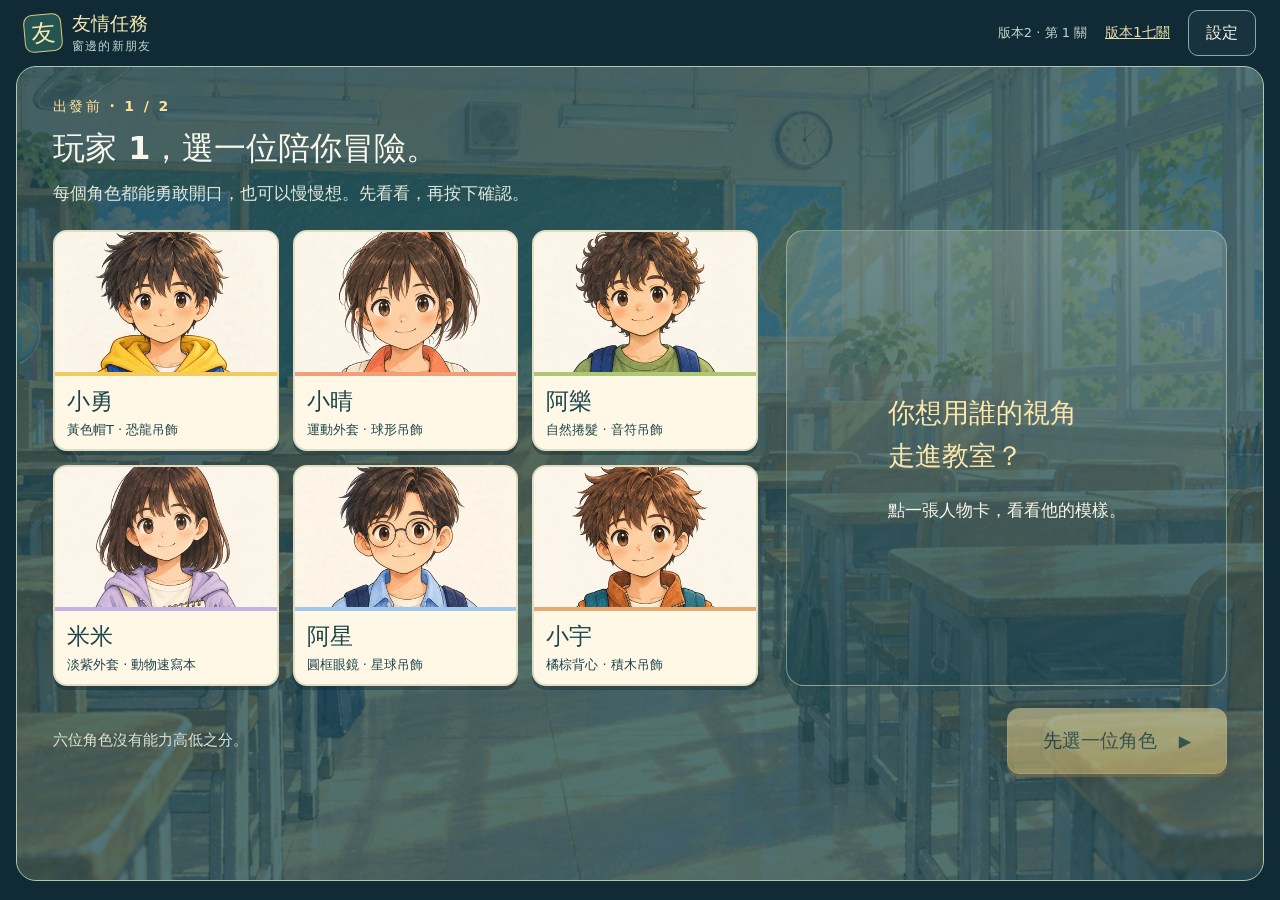
==== commit bfbaa334: "Show chapter scene backgrounds" ====
--- a/v2/index.html
+++ b/v2/index.html
@@ -1,4 +1,4 @@
-<!doctype html><html lang="zh-Hant"><head><meta charset="utf-8"><meta name="viewport" content="width=device-width,initial-scale=1"><meta name="theme-color" content="#153d50"><title>友情任務版本2｜窗邊的新朋友</title><meta name="description" content="六人選角、雙人確認、第一關完整對話與回憶頁。兩人共用 iPad，一起練習交朋友。"><link rel="stylesheet" href="novel.css"><link rel="stylesheet" href="v2.css?v=7"><script src="v2.js?v=7" defer></script><script src="routes.js?v=7" defer></script><script src="later.js?v=7" defer></script><script src="novel.js?v=7" defer></script></head><body>
+<!doctype html><html lang="zh-Hant"><head><meta charset="utf-8"><meta name="viewport" content="width=device-width,initial-scale=1"><meta name="theme-color" content="#153d50"><title>友情任務版本2｜窗邊的新朋友</title><meta name="description" content="六人選角、雙人確認、第一關完整對話與回憶頁。兩人共用 iPad，一起練習交朋友。"><link rel="stylesheet" href="novel.css"><link rel="stylesheet" href="v2.css?v=9"><script src="v2.js?v=9" defer></script><script src="routes.js?v=9" defer></script><script src="later.js?v=9" defer></script><script src="novel.js?v=9" defer></script></head><body>
 <header class="topbar"><a class="brand" href="#" aria-label="回到六人選角"><span class="brand-mark">友</span><span>友情任務<small>窗邊的新朋友</small></span></a><div class="top-actions"><span class="edition">版本2 · 第一關</span><a class="version-link" href="../">版本1七關</a><button class="icon-button" id="settings" aria-label="開啟教師設定">設定</button></div></header>
 <main id="app" tabindex="-1"></main>
 <dialog id="settings-dialog"><form method="dialog"><div class="dialog-head"><h2>教師設定</h2><button class="icon-button" aria-label="關閉設定">關閉</button></div><label>討論時間<select id="discussion-setting"><option value="20">20 秒</option><option value="10">10 秒</option><option value="30">30 秒</option><option value="0">不計時</option></select></label><label class="check-label"><input type="checkbox" id="sound-setting"> 開啟輕柔音效</label><p>角色名稱代表遊戲化身，不用真名、不錄音。重新整理會清除本次選角與進度；回憶頁可存成圖片。</p><button class="primary">完成設定</button></form></dialog>
--- a/v2/v2.css
+++ b/v2/v2.css
@@ -14,3 +14,6 @@
 @media(max-width:760px){.v2-stage .partner-person{right:-9%;top:75px;bottom:auto;height:430px;width:62%}}
 
 .art-stack{display:block;position:relative;width:100%;height:100%}.art-stack>.art-new{position:absolute;inset:0;opacity:0}.art-stack.expression-ready>.art-new{opacity:1}.art-stack.expression-ready>.art-base{opacity:0}.photo-pair>.art-stack{width:65%;height:115%;flex:none;margin-left:-7%}.photo-pair>.art-stack>img{width:100%;height:100%;margin-left:0}
+
+/* Keep scene art in front of the stage background and behind the dialogue. */
+.vn-stage .backdrop{z-index:0}.vn-stage .world-shade{z-index:1}.vn-stage .character,.vn-stage .partner-person{z-index:2}.vn-stage .choice-panel,.vn-stage .reveal-panel,.vn-stage .practice-panel,.vn-stage .complete-panel,.vn-stage .scene-caption,.vn-stage .later-choice-panel,.vn-stage .activity-panel{z-index:3}
